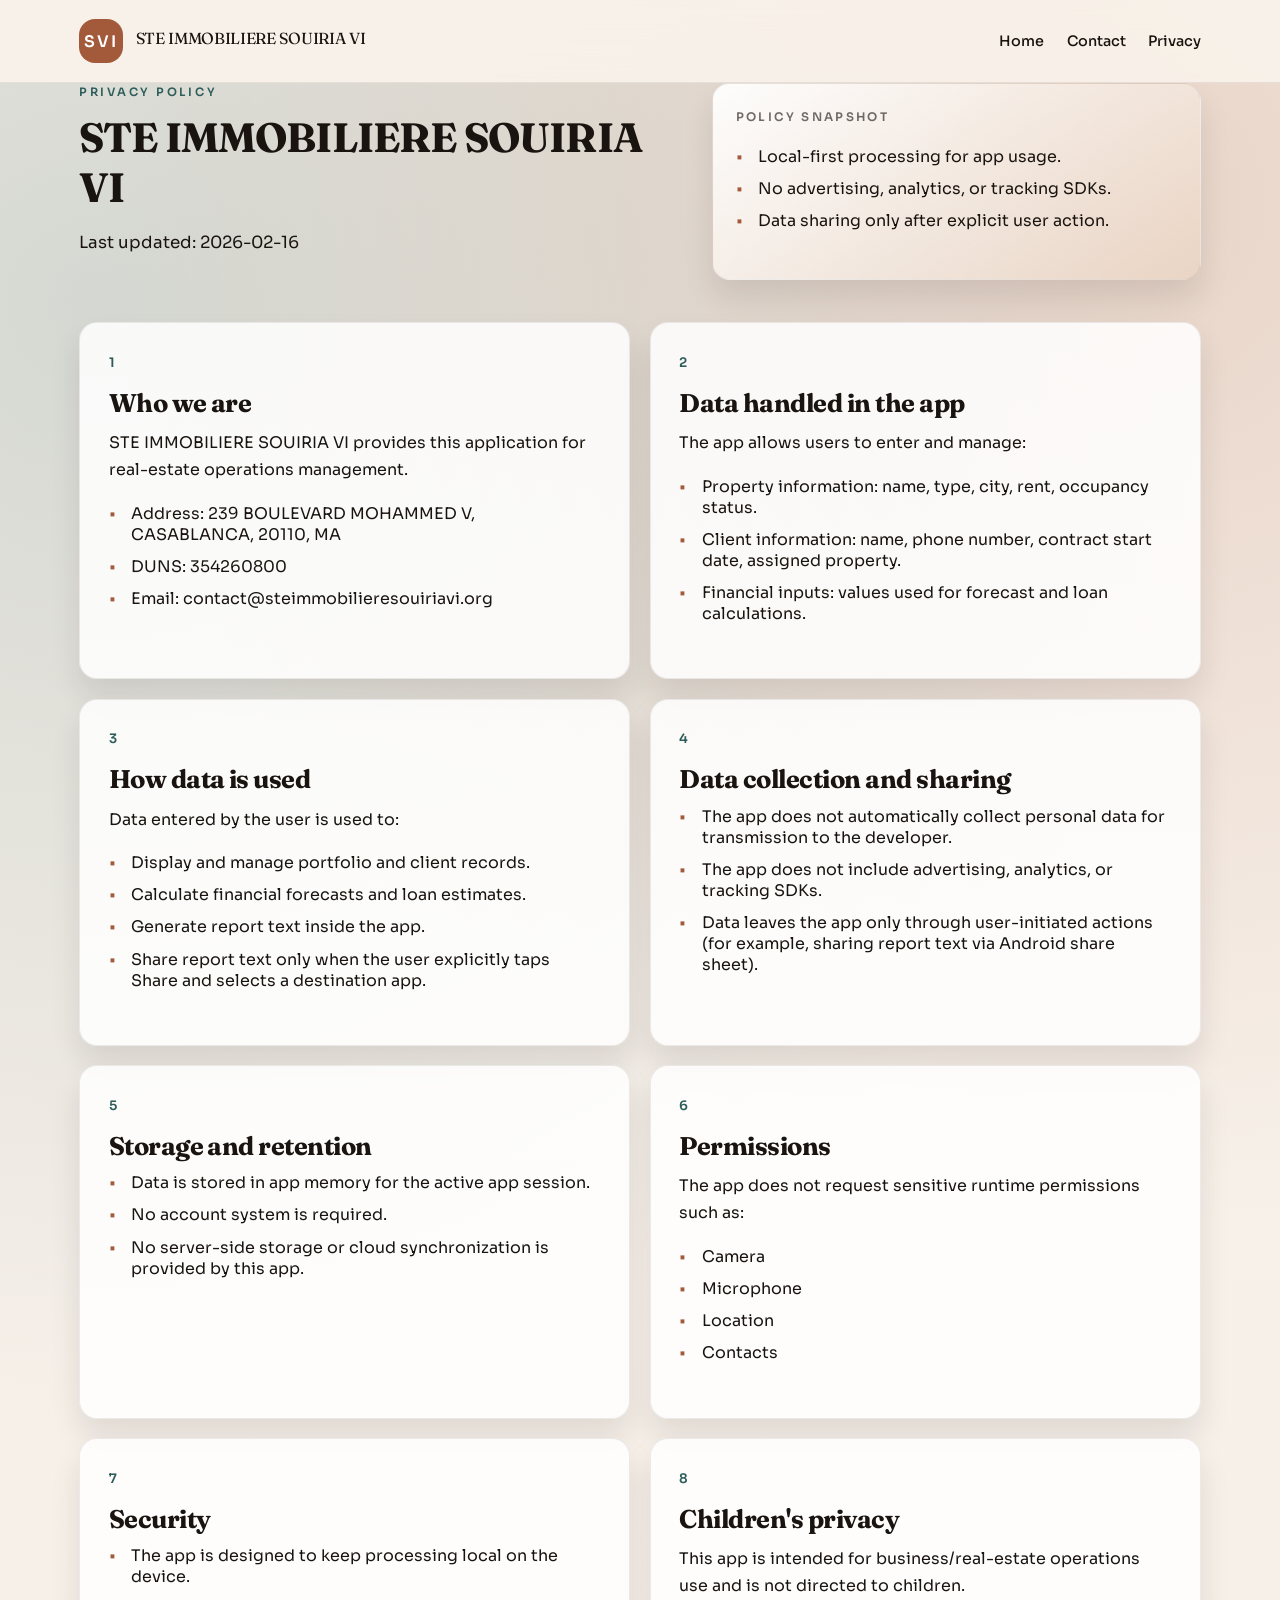
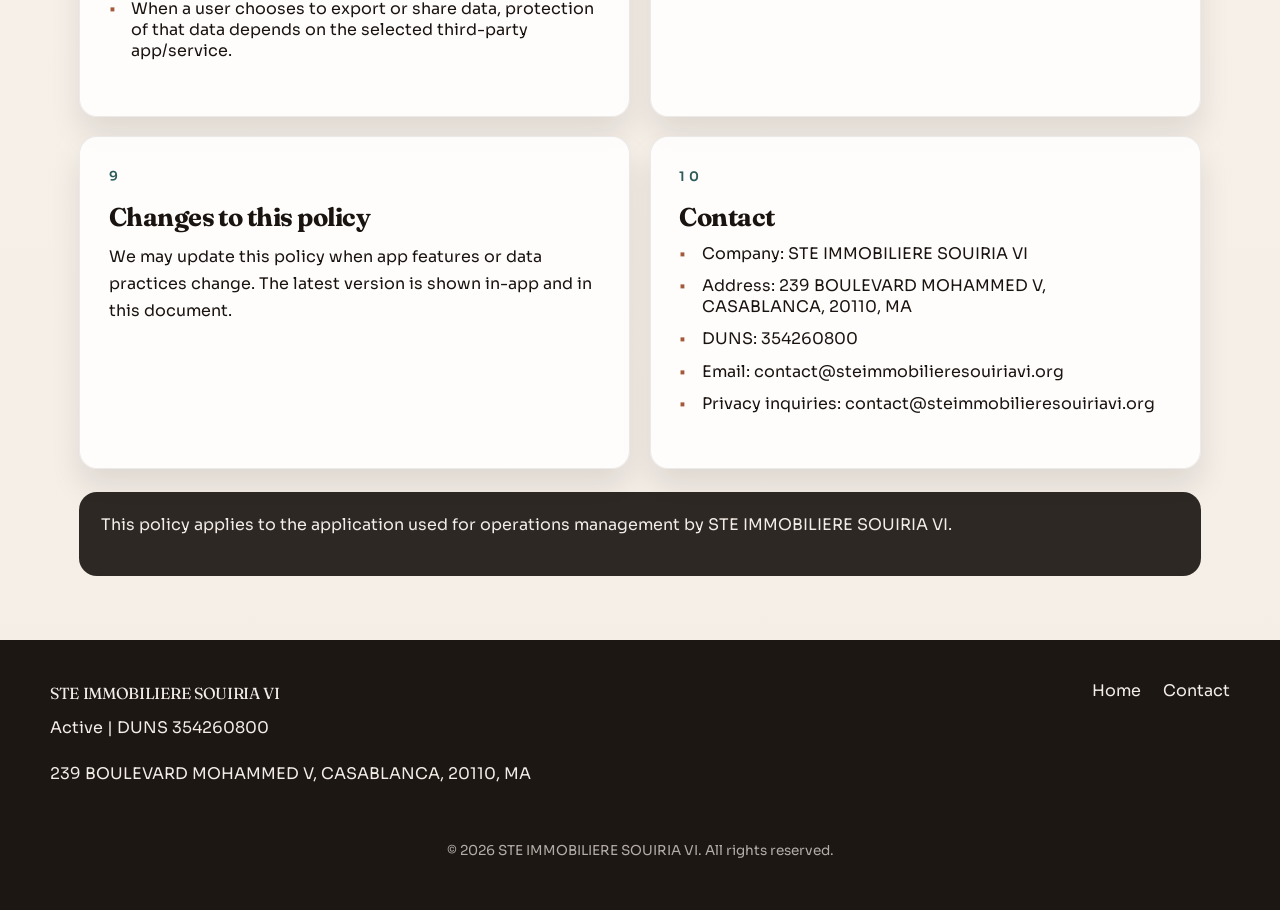
==== privacy.html @ cb0a7c6d "Add files via upload" ====
﻿<!doctype html>
<html lang="en">
  <head>
    <meta charset="utf-8" />
    <meta name="viewport" content="width=device-width, initial-scale=1" />
    <title>Privacy Policy | STE IMMOBILIERE SOUIRIA VI</title>
    <meta
      name="description"
      content="Privacy Policy for STE IMMOBILIERE SOUIRIA VI real-estate operations management application."
    />
    <link rel="preconnect" href="https://fonts.googleapis.com" />
    <link rel="preconnect" href="https://fonts.gstatic.com" crossorigin />
    <link
      href="https://fonts.googleapis.com/css2?family=Fraunces:opsz,wght@9..144,300;9..144,400;9..144,600&family=Sora:wght@300;400;500;600&display=swap"
      rel="stylesheet"
    />
    <link rel="stylesheet" href="styles.css" />
  </head>
  <body class="privacy-page">
    <header class="site-header">
      <nav class="nav">
        <a class="brand" href="index.html" aria-label="STE IMMOBILIERE SOUIRIA VI">
          <span class="brand-mark">SVI</span>
          <span class="brand-text">STE IMMOBILIERE SOUIRIA VI</span>
        </a>
        <button class="nav-toggle" type="button" aria-expanded="false" aria-controls="nav-links">
          Menu
        </button>
        <div class="nav-links" id="nav-links">
          <a href="index.html">Home</a>
          <a href="index.html#contact">Contact</a>
          <a href="privacy.html">Privacy</a>
        </div>
      </nav>
    </header>

    <main class="privacy-layout">
      <section class="privacy-hero">
        <div>
          <p class="eyebrow">Privacy Policy</p>
          <h1>STE IMMOBILIERE SOUIRIA VI</h1>
          <p class="lead">Last updated: 2026-02-16</p>
        </div>
        <aside class="policy-highlight card reveal" aria-label="Policy summary">
          <p class="policy-highlight-title">Policy Snapshot</p>
          <ul class="clean-list">
            <li>Local-first processing for app usage.</li>
            <li>No advertising, analytics, or tracking SDKs.</li>
            <li>Data sharing only after explicit user action.</li>
          </ul>
        </aside>
      </section>

      <section class="policy-grid" aria-label="Privacy policy sections">
        <article class="policy-card reveal">
          <p class="policy-number">1</p>
          <h2>Who we are</h2>
          <p>
            STE IMMOBILIERE SOUIRIA VI provides this application for real-estate operations management.
          </p>
          <ul class="clean-list">
            <li>Address: 239 BOULEVARD MOHAMMED V, CASABLANCA, 20110, MA</li>
            <li>DUNS: 354260800</li>
            <li>Email: contact@steimmobilieresouiriavi.org</li>
          </ul>
        </article>

        <article class="policy-card reveal">
          <p class="policy-number">2</p>
          <h2>Data handled in the app</h2>
          <p>The app allows users to enter and manage:</p>
          <ul class="clean-list">
            <li>Property information: name, type, city, rent, occupancy status.</li>
            <li>Client information: name, phone number, contract start date, assigned property.</li>
            <li>Financial inputs: values used for forecast and loan calculations.</li>
          </ul>
        </article>

        <article class="policy-card reveal">
          <p class="policy-number">3</p>
          <h2>How data is used</h2>
          <p>Data entered by the user is used to:</p>
          <ul class="clean-list">
            <li>Display and manage portfolio and client records.</li>
            <li>Calculate financial forecasts and loan estimates.</li>
            <li>Generate report text inside the app.</li>
            <li>
              Share report text only when the user explicitly taps Share and selects a destination app.
            </li>
          </ul>
        </article>

        <article class="policy-card reveal">
          <p class="policy-number">4</p>
          <h2>Data collection and sharing</h2>
          <ul class="clean-list">
            <li>The app does not automatically collect personal data for transmission to the developer.</li>
            <li>The app does not include advertising, analytics, or tracking SDKs.</li>
            <li>
              Data leaves the app only through user-initiated actions (for example, sharing report text via
              Android share sheet).
            </li>
          </ul>
        </article>

        <article class="policy-card reveal">
          <p class="policy-number">5</p>
          <h2>Storage and retention</h2>
          <ul class="clean-list">
            <li>Data is stored in app memory for the active app session.</li>
            <li>No account system is required.</li>
            <li>No server-side storage or cloud synchronization is provided by this app.</li>
          </ul>
        </article>

        <article class="policy-card reveal">
          <p class="policy-number">6</p>
          <h2>Permissions</h2>
          <p>The app does not request sensitive runtime permissions such as:</p>
          <ul class="clean-list">
            <li>Camera</li>
            <li>Microphone</li>
            <li>Location</li>
            <li>Contacts</li>
          </ul>
        </article>

        <article class="policy-card reveal">
          <p class="policy-number">7</p>
          <h2>Security</h2>
          <ul class="clean-list">
            <li>The app is designed to keep processing local on the device.</li>
            <li>
              When a user chooses to export or share data, protection of that data depends on the selected
              third-party app/service.
            </li>
          </ul>
        </article>

        <article class="policy-card reveal">
          <p class="policy-number">8</p>
          <h2>Children's privacy</h2>
          <p>
            This app is intended for business/real-estate operations use and is not directed to children.
          </p>
        </article>

        <article class="policy-card reveal">
          <p class="policy-number">9</p>
          <h2>Changes to this policy</h2>
          <p>
            We may update this policy when app features or data practices change. The latest version is shown
            in-app and in this document.
          </p>
        </article>

        <article class="policy-card reveal">
          <p class="policy-number">10</p>
          <h2>Contact</h2>
          <ul class="clean-list">
            <li>Company: STE IMMOBILIERE SOUIRIA VI</li>
            <li>Address: 239 BOULEVARD MOHAMMED V, CASABLANCA, 20110, MA</li>
            <li>DUNS: 354260800</li>
            <li>Email: contact@steimmobilieresouiriavi.org</li>
            <li>Privacy inquiries: contact@steimmobilieresouiriavi.org</li>
          </ul>
        </article>
      </section>

      <section class="policy-note reveal">
        <p>
          This policy applies to the application used for operations management by STE IMMOBILIERE SOUIRIA VI.
        </p>
      </section>
    </main>

    <footer class="site-footer">
      <div class="footer-inner">
        <div>
          <p class="brand-text">STE IMMOBILIERE SOUIRIA VI</p>
          <p class="footer-line">Active | DUNS 354260800</p>
          <p class="footer-line">239 BOULEVARD MOHAMMED V, CASABLANCA, 20110, MA</p>
        </div>
        <div class="footer-links">
          <a href="index.html">Home</a>
          <a href="index.html#contact">Contact</a>
        </div>
      </div>
      <p class="footer-note">© 2026 STE IMMOBILIERE SOUIRIA VI. All rights reserved.</p>
    </footer>

    <script src="script.js"></script>
  </body>
</html>
---- styles.css ----
﻿:root {
  color-scheme: light;
  --ink: #1a1410;
  --paper: #f7f1ea;
  --sand: #ead4c2;
  --clay: #d3b29a;
  --terra: #a35a3a;
  --teal: #2d5d5a;
  --olive: #7f8667;
  --white: #ffffff;
  --radius-lg: 28px;
  --radius-md: 18px;
  --radius-sm: 12px;
  --shadow-soft: 0 20px 45px rgba(26, 20, 16, 0.12);
  --shadow-card: 0 18px 30px rgba(26, 20, 16, 0.1);
  --max-width: 1180px;
}

* {
  box-sizing: border-box;
}

body {
  margin: 0;
  font-family: "Sora", sans-serif;
  color: var(--ink);
  background: radial-gradient(circle at top left, rgba(211, 178, 154, 0.35), transparent 55%),
    radial-gradient(circle at 85% 15%, rgba(127, 134, 103, 0.25), transparent 50%),
    var(--paper);
}

a {
  color: inherit;
  text-decoration: none;
}

img {
  max-width: 100%;
  display: block;
}

h1,
h2,
h3,
.brand-text {
  font-family: "Fraunces", serif;
  letter-spacing: -0.02em;
  margin: 0 0 0.4em;
}

h1 {
  font-size: clamp(2.4rem, 3.2vw, 3.8rem);
}

h2 {
  font-size: clamp(1.9rem, 2.6vw, 2.8rem);
}

h3 {
  font-size: 1.3rem;
}

p {
  line-height: 1.7;
  margin: 0 0 1.2em;
}

.eyebrow {
  text-transform: uppercase;
  letter-spacing: 0.24em;
  font-size: 0.72rem;
  font-weight: 600;
  color: var(--teal);
  margin-bottom: 0.8em;
}

.site-header {
  position: sticky;
  top: 0;
  z-index: 10;
  background: rgba(247, 241, 234, 0.92);
  backdrop-filter: blur(16px);
  border-bottom: 1px solid rgba(26, 20, 16, 0.08);
}

.nav {
  max-width: var(--max-width);
  margin: 0 auto;
  padding: 1.2rem 1.8rem;
  display: flex;
  align-items: center;
  justify-content: space-between;
  gap: 1rem;
}

.brand {
  display: flex;
  align-items: center;
  gap: 0.8rem;
}

.brand-mark {
  display: inline-flex;
  align-items: center;
  justify-content: center;
  width: 44px;
  height: 44px;
  border-radius: 16px;
  background: var(--terra);
  color: var(--white);
  font-weight: 600;
  letter-spacing: 0.1em;
}

.brand-text {
  font-size: 1rem;
}

.nav-links {
  display: flex;
  gap: 1.4rem;
  align-items: center;
}

.nav-links a {
  font-size: 0.9rem;
  font-weight: 500;
}

.nav-toggle {
  display: none;
  background: none;
  border: 1px solid rgba(26, 20, 16, 0.3);
  border-radius: 999px;
  padding: 0.4rem 1rem;
  font-size: 0.9rem;
}

main {
  max-width: var(--max-width);
  margin: 0 auto;
  padding: 0 1.8rem 4rem;
}

.hero {
  display: grid;
  grid-template-columns: repeat(auto-fit, minmax(280px, 1fr));
  gap: 2.5rem;
  align-items: center;
  padding: 5rem 0 3rem;
}

.hero-copy {
  display: flex;
  flex-direction: column;
  gap: 1rem;
}

.lead {
  font-size: 1.05rem;
  max-width: 520px;
}

.hero-actions {
  display: flex;
  gap: 1rem;
  flex-wrap: wrap;
  margin-top: 0.6rem;
}

.btn {
  display: inline-flex;
  align-items: center;
  justify-content: center;
  padding: 0.8rem 1.6rem;
  border-radius: 999px;
  font-weight: 600;
  border: 1px solid transparent;
  transition: transform 0.2s ease, box-shadow 0.2s ease;
}

.btn.primary {
  background: var(--terra);
  color: var(--white);
  box-shadow: var(--shadow-card);
}

.btn.ghost {
  border-color: rgba(26, 20, 16, 0.4);
  color: var(--ink);
}

.btn:hover {
  transform: translateY(-2px);
}

.hero-stats {
  margin-top: 1.5rem;
  display: grid;
  grid-template-columns: repeat(auto-fit, minmax(130px, 1fr));
  gap: 1rem;
}

.stat-value {
  display: block;
  font-size: 1.4rem;
  font-weight: 600;
  color: var(--teal);
}

.stat-label {
  font-size: 0.85rem;
  color: rgba(26, 20, 16, 0.7);
}

.hero-visual {
  position: relative;
  min-height: 380px;
  border-radius: var(--radius-lg);
  background: linear-gradient(130deg, rgba(163, 90, 58, 0.16), rgba(45, 93, 90, 0.2));
  overflow: hidden;
  box-shadow: var(--shadow-soft);
}

.orb {
  position: absolute;
  border-radius: 50%;
  filter: blur(2px);
  opacity: 0.9;
}

.orb-one {
  width: 220px;
  height: 220px;
  background: rgba(163, 90, 58, 0.4);
  top: -40px;
  left: -40px;
  animation: float 10s ease-in-out infinite;
}

.orb-two {
  width: 260px;
  height: 260px;
  background: rgba(45, 93, 90, 0.4);
  bottom: -80px;
  right: -80px;
  animation: float 12s ease-in-out infinite;
}

.card {
  background: rgba(255, 255, 255, 0.86);
  border-radius: var(--radius-md);
  padding: 1.4rem;
  box-shadow: var(--shadow-card);
  border: 1px solid rgba(26, 20, 16, 0.06);
}

.city-card {
  position: absolute;
  top: 38px;
  left: 36px;
}

.signal-card {
  position: absolute;
  bottom: 36px;
  right: 36px;
}

.section {
  padding: 4rem 0 2rem;
}

.section.alt {
  background: rgba(255, 255, 255, 0.6);
  border-radius: var(--radius-lg);
  padding: 3.6rem;
  margin-top: 2rem;
}

.section-title {
  max-width: 700px;
  margin-bottom: 2.5rem;
}

.grid {
  display: grid;
  gap: 1.6rem;
}

.services-grid {
  grid-template-columns: repeat(auto-fit, minmax(230px, 1fr));
}

.service-card {
  min-height: 180px;
}

.listings-grid {
  grid-template-columns: repeat(auto-fit, minmax(260px, 1fr));
}

.listing-meta {
  display: flex;
  justify-content: space-between;
  font-size: 0.82rem;
  text-transform: uppercase;
  letter-spacing: 0.14em;
  color: rgba(26, 20, 16, 0.55);
  margin-bottom: 1rem;
}

.listing-details {
  display: flex;
  gap: 1rem;
  flex-wrap: wrap;
  font-size: 0.85rem;
  color: rgba(26, 20, 16, 0.6);
}

.section-note {
  font-size: 0.85rem;
  color: rgba(26, 20, 16, 0.6);
  margin-top: 1rem;
}

.areas-grid {
  grid-template-columns: repeat(auto-fit, minmax(220px, 1fr));
}

.area-card {
  background: linear-gradient(160deg, rgba(234, 212, 194, 0.6), rgba(255, 255, 255, 0.9));
  padding: 1.4rem;
  border-radius: var(--radius-md);
  border: 1px solid rgba(26, 20, 16, 0.08);
  min-height: 160px;
}

.process {
  display: grid;
  grid-template-columns: repeat(auto-fit, minmax(220px, 1fr));
  gap: 1.4rem;
}

.process-step {
  padding: 1.4rem;
  border-radius: var(--radius-md);
  background: rgba(234, 212, 194, 0.5);
  border: 1px solid rgba(26, 20, 16, 0.08);
}

.process-step span {
  font-size: 0.85rem;
  letter-spacing: 0.2em;
  text-transform: uppercase;
  color: rgba(26, 20, 16, 0.55);
}

.contact-grid {
  display: grid;
  grid-template-columns: repeat(auto-fit, minmax(260px, 1fr));
  gap: 2rem;
}

.contact-card {
  background: rgba(255, 255, 255, 0.92);
  border-radius: var(--radius-md);
  padding: 1.8rem;
  box-shadow: var(--shadow-card);
}

.contact-line {
  margin-bottom: 0.7rem;
}

.contact-tags {
  display: flex;
  gap: 0.6rem;
  flex-wrap: wrap;
  margin-top: 1.2rem;
}

.contact-tags span {
  background: rgba(45, 93, 90, 0.12);
  color: var(--teal);
  padding: 0.4rem 0.8rem;
  border-radius: 999px;
  font-size: 0.8rem;
  font-weight: 600;
}

.contact-form {
  display: grid;
  gap: 1rem;
  background: rgba(255, 255, 255, 0.9);
  border-radius: var(--radius-md);
  padding: 1.8rem;
  border: 1px solid rgba(26, 20, 16, 0.1);
}

label {
  display: grid;
  gap: 0.4rem;
  font-size: 0.9rem;
  font-weight: 500;
}

input,
select,
textarea {
  padding: 0.7rem 0.8rem;
  border-radius: var(--radius-sm);
  border: 1px solid rgba(26, 20, 16, 0.2);
  font-family: inherit;
  font-size: 0.95rem;
}

.form-note {
  font-size: 0.8rem;
  color: rgba(26, 20, 16, 0.6);
}

.site-footer {
  background: #1d1714;
  color: #f4ede7;
  padding: 2.5rem 1.8rem 2rem;
}

.footer-inner {
  max-width: var(--max-width);
  margin: 0 auto;
  display: flex;
  flex-wrap: wrap;
  justify-content: space-between;
  gap: 2rem;
}

.footer-links {
  display: flex;
  gap: 1.4rem;
  flex-wrap: wrap;
}

.footer-note {
  text-align: center;
  margin-top: 2rem;
  font-size: 0.85rem;
  color: rgba(244, 237, 231, 0.7);
}

.privacy-page main {
  padding: 0 1.8rem 4rem;
}

.privacy-page {
  background: radial-gradient(circle at 8% 12%, rgba(45, 93, 90, 0.18), transparent 45%),
    radial-gradient(circle at 88% 8%, rgba(163, 90, 58, 0.2), transparent 40%),
    linear-gradient(180deg, #faf3ec 0%, #f4eee7 100%);
}

.privacy-page .site-header {
  background: rgba(250, 243, 236, 0.9);
}

.privacy-layout {
  padding-top: 3.2rem;
}

.privacy-hero {
  display: grid;
  grid-template-columns: minmax(0, 1.25fr) minmax(260px, 1fr);
  gap: 1.4rem;
  align-items: stretch;
  margin-bottom: 2.6rem;
}

.policy-highlight {
  background: linear-gradient(145deg, rgba(255, 255, 255, 0.94), rgba(234, 212, 194, 0.74));
}

.policy-highlight-title {
  text-transform: uppercase;
  letter-spacing: 0.2em;
  font-size: 0.74rem;
  font-weight: 600;
  color: rgba(26, 20, 16, 0.62);
  margin-bottom: 1.2rem;
}

.policy-grid {
  display: grid;
  grid-template-columns: repeat(2, minmax(0, 1fr));
  gap: 1.2rem;
}

.policy-card {
  position: relative;
  background: rgba(255, 255, 255, 0.85);
  border-radius: var(--radius-md);
  padding: 1.8rem;
  border: 1px solid rgba(26, 20, 16, 0.08);
  box-shadow: var(--shadow-card);
  overflow: hidden;
  transition: transform 0.2s ease, box-shadow 0.2s ease;
}

.policy-card:hover {
  transform: translateY(-3px);
  box-shadow: var(--shadow-soft);
}

.policy-card h2 {
  font-size: clamp(1.35rem, 2vw, 1.8rem);
}

.policy-number {
  font-size: 0.82rem;
  font-weight: 600;
  letter-spacing: 0.24em;
  text-transform: uppercase;
  color: var(--teal);
  margin-bottom: 0.8rem;
}

.policy-note {
  margin-top: 1.4rem;
  background: rgba(29, 23, 20, 0.92);
  color: #f4ede7;
  border-radius: var(--radius-md);
  padding: 1.2rem 1.4rem;
}

.clean-list {
  list-style: none;
  padding: 0;
  margin: 0 0 1.6rem;
}

.clean-list li {
  position: relative;
  padding-left: 1.4rem;
  margin-bottom: 0.7rem;
}

.clean-list li::before {
  content: "•";
  position: absolute;
  left: 0;
  color: var(--terra);
}

.reveal {
  opacity: 0;
  transform: translateY(20px);
  transition: opacity 0.6s ease, transform 0.6s ease;
}

.reveal.is-visible {
  opacity: 1;
  transform: translateY(0);
}

@keyframes float {
  0%,
  100% {
    transform: translateY(0);
  }
  50% {
    transform: translateY(12px);
  }
}

@media (max-width: 900px) {
  .nav {
    flex-wrap: wrap;
  }

  .nav-toggle {
    display: inline-flex;
  }

  .nav-links {
    width: 100%;
    flex-direction: column;
    align-items: flex-start;
    gap: 0.8rem;
    padding: 0.6rem 0;
    display: none;
  }

  .nav-links.open {
    display: flex;
  }

  .section.alt {
    padding: 2.4rem;
  }

  .hero {
    padding-top: 3rem;
  }

  .privacy-hero {
    grid-template-columns: 1fr;
  }

  .policy-grid {
    grid-template-columns: 1fr;
  }
}

@media (max-width: 600px) {
  .brand-text {
    font-size: 0.88rem;
  }

  .hero-visual {
    min-height: 300px;
  }

  .footer-inner {
    flex-direction: column;
  }

  .policy-card {
    padding: 1.4rem;
  }
}
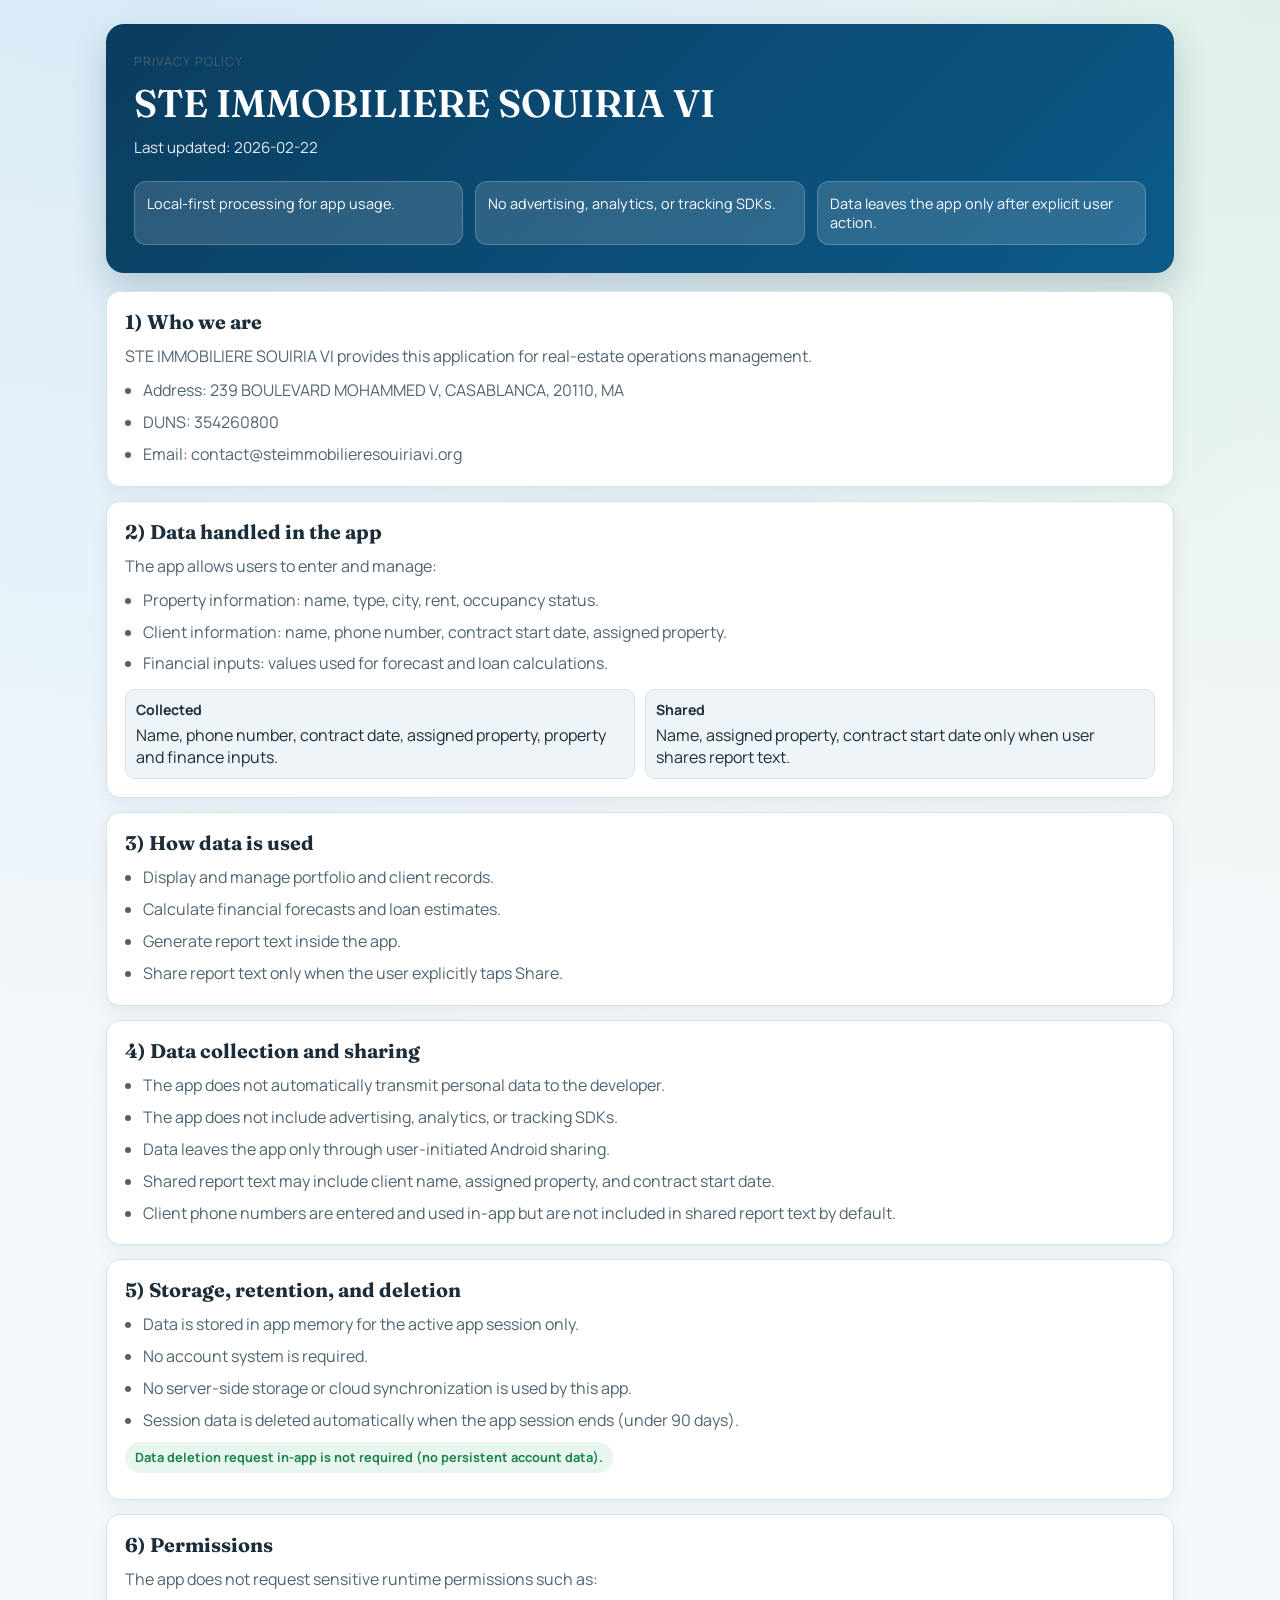
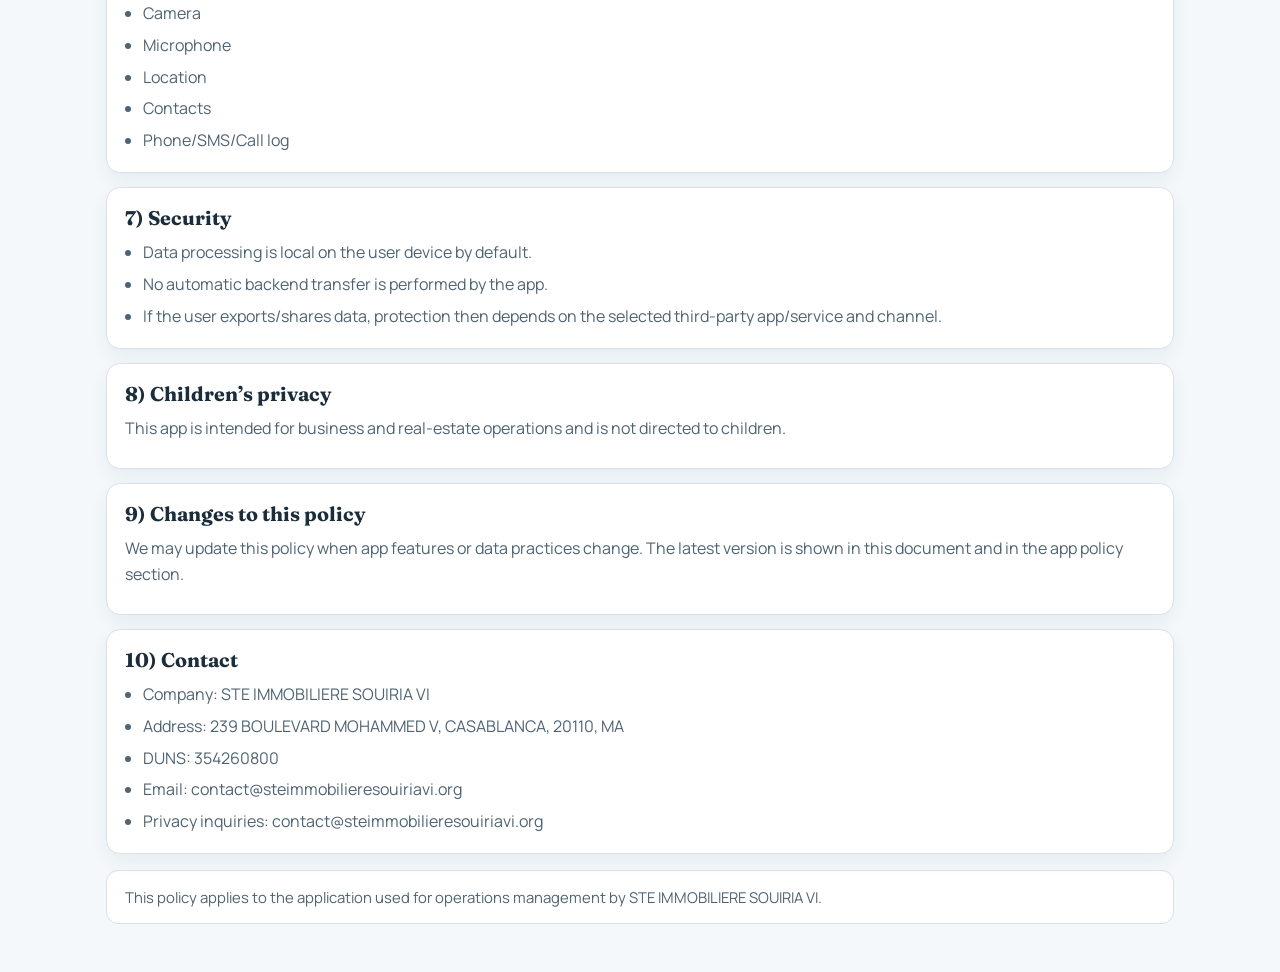
==== commit d87cf51f: "Update privacy.html" ====
--- a/privacy.html
+++ b/privacy.html
@@ -1,194 +1,343 @@
-﻿<!doctype html>
-<html lang="en">
-  <head>
-    <meta charset="utf-8" />
-    <meta name="viewport" content="width=device-width, initial-scale=1" />
-    <title>Privacy Policy | STE IMMOBILIERE SOUIRIA VI</title>
-    <meta
-      name="description"
-      content="Privacy Policy for STE IMMOBILIERE SOUIRIA VI real-estate operations management application."
-    />
-    <link rel="preconnect" href="https://fonts.googleapis.com" />
-    <link rel="preconnect" href="https://fonts.gstatic.com" crossorigin />
-    <link
-      href="https://fonts.googleapis.com/css2?family=Fraunces:opsz,wght@9..144,300;9..144,400;9..144,600&family=Sora:wght@300;400;500;600&display=swap"
-      rel="stylesheet"
-    />
-    <link rel="stylesheet" href="styles.css" />
-  </head>
-  <body class="privacy-page">
-    <header class="site-header">
-      <nav class="nav">
-        <a class="brand" href="index.html" aria-label="STE IMMOBILIERE SOUIRIA VI">
-          <span class="brand-mark">SVI</span>
-          <span class="brand-text">STE IMMOBILIERE SOUIRIA VI</span>
-        </a>
-        <button class="nav-toggle" type="button" aria-expanded="false" aria-controls="nav-links">
-          Menu
-        </button>
-        <div class="nav-links" id="nav-links">
-          <a href="index.html">Home</a>
-          <a href="index.html#contact">Contact</a>
-          <a href="privacy.html">Privacy</a>
-        </div>
-      </nav>
-    </header>
-
-    <main class="privacy-layout">
-      <section class="privacy-hero">
-        <div>
-          <p class="eyebrow">Privacy Policy</p>
-          <h1>STE IMMOBILIERE SOUIRIA VI</h1>
-          <p class="lead">Last updated: 2026-02-16</p>
-        </div>
-        <aside class="policy-highlight card reveal" aria-label="Policy summary">
-          <p class="policy-highlight-title">Policy Snapshot</p>
-          <ul class="clean-list">
-            <li>Local-first processing for app usage.</li>
-            <li>No advertising, analytics, or tracking SDKs.</li>
-            <li>Data sharing only after explicit user action.</li>
-          </ul>
-        </aside>
-      </section>
-
-      <section class="policy-grid" aria-label="Privacy policy sections">
-        <article class="policy-card reveal">
-          <p class="policy-number">1</p>
-          <h2>Who we are</h2>
-          <p>
-            STE IMMOBILIERE SOUIRIA VI provides this application for real-estate operations management.
-          </p>
-          <ul class="clean-list">
-            <li>Address: 239 BOULEVARD MOHAMMED V, CASABLANCA, 20110, MA</li>
-            <li>DUNS: 354260800</li>
-            <li>Email: contact@steimmobilieresouiriavi.org</li>
-          </ul>
-        </article>
-
-        <article class="policy-card reveal">
-          <p class="policy-number">2</p>
-          <h2>Data handled in the app</h2>
-          <p>The app allows users to enter and manage:</p>
-          <ul class="clean-list">
-            <li>Property information: name, type, city, rent, occupancy status.</li>
-            <li>Client information: name, phone number, contract start date, assigned property.</li>
-            <li>Financial inputs: values used for forecast and loan calculations.</li>
-          </ul>
-        </article>
-
-        <article class="policy-card reveal">
-          <p class="policy-number">3</p>
-          <h2>How data is used</h2>
-          <p>Data entered by the user is used to:</p>
-          <ul class="clean-list">
-            <li>Display and manage portfolio and client records.</li>
-            <li>Calculate financial forecasts and loan estimates.</li>
-            <li>Generate report text inside the app.</li>
-            <li>
-              Share report text only when the user explicitly taps Share and selects a destination app.
-            </li>
-          </ul>
-        </article>
-
-        <article class="policy-card reveal">
-          <p class="policy-number">4</p>
-          <h2>Data collection and sharing</h2>
-          <ul class="clean-list">
-            <li>The app does not automatically collect personal data for transmission to the developer.</li>
-            <li>The app does not include advertising, analytics, or tracking SDKs.</li>
-            <li>
-              Data leaves the app only through user-initiated actions (for example, sharing report text via
-              Android share sheet).
-            </li>
-          </ul>
-        </article>
-
-        <article class="policy-card reveal">
-          <p class="policy-number">5</p>
-          <h2>Storage and retention</h2>
-          <ul class="clean-list">
-            <li>Data is stored in app memory for the active app session.</li>
-            <li>No account system is required.</li>
-            <li>No server-side storage or cloud synchronization is provided by this app.</li>
-          </ul>
-        </article>
-
-        <article class="policy-card reveal">
-          <p class="policy-number">6</p>
-          <h2>Permissions</h2>
-          <p>The app does not request sensitive runtime permissions such as:</p>
-          <ul class="clean-list">
-            <li>Camera</li>
-            <li>Microphone</li>
-            <li>Location</li>
-            <li>Contacts</li>
-          </ul>
-        </article>
-
-        <article class="policy-card reveal">
-          <p class="policy-number">7</p>
-          <h2>Security</h2>
-          <ul class="clean-list">
-            <li>The app is designed to keep processing local on the device.</li>
-            <li>
-              When a user chooses to export or share data, protection of that data depends on the selected
-              third-party app/service.
-            </li>
-          </ul>
-        </article>
-
-        <article class="policy-card reveal">
-          <p class="policy-number">8</p>
-          <h2>Children's privacy</h2>
-          <p>
-            This app is intended for business/real-estate operations use and is not directed to children.
-          </p>
-        </article>
-
-        <article class="policy-card reveal">
-          <p class="policy-number">9</p>
-          <h2>Changes to this policy</h2>
-          <p>
-            We may update this policy when app features or data practices change. The latest version is shown
-            in-app and in this document.
-          </p>
-        </article>
-
-        <article class="policy-card reveal">
-          <p class="policy-number">10</p>
-          <h2>Contact</h2>
-          <ul class="clean-list">
-            <li>Company: STE IMMOBILIERE SOUIRIA VI</li>
-            <li>Address: 239 BOULEVARD MOHAMMED V, CASABLANCA, 20110, MA</li>
-            <li>DUNS: 354260800</li>
-            <li>Email: contact@steimmobilieresouiriavi.org</li>
-            <li>Privacy inquiries: contact@steimmobilieresouiriavi.org</li>
-          </ul>
-        </article>
-      </section>
-
-      <section class="policy-note reveal">
-        <p>
-          This policy applies to the application used for operations management by STE IMMOBILIERE SOUIRIA VI.
-        </p>
-      </section>
-    </main>
-
-    <footer class="site-footer">
-      <div class="footer-inner">
-        <div>
-          <p class="brand-text">STE IMMOBILIERE SOUIRIA VI</p>
-          <p class="footer-line">Active | DUNS 354260800</p>
-          <p class="footer-line">239 BOULEVARD MOHAMMED V, CASABLANCA, 20110, MA</p>
-        </div>
-        <div class="footer-links">
-          <a href="index.html">Home</a>
-          <a href="index.html#contact">Contact</a>
-        </div>
-      </div>
-      <p class="footer-note">© 2026 STE IMMOBILIERE SOUIRIA VI. All rights reserved.</p>
-    </footer>
-
-    <script src="script.js"></script>
-  </body>
+<!doctype html>
+<html lang="en">
+  <head>
+    <meta charset="utf-8" />
+    <meta name="viewport" content="width=device-width, initial-scale=1" />
+    <title>Privacy Policy | STE IMMOBILIERE SOUIRIA VI</title>
+    <meta
+      name="description"
+      content="Privacy Policy for STE IMMOBILIERE SOUIRIA VI mobile application."
+    />
+    <link rel="preconnect" href="https://fonts.googleapis.com" />
+    <link rel="preconnect" href="https://fonts.gstatic.com" crossorigin />
+    <link
+      href="https://fonts.googleapis.com/css2?family=Fraunces:opsz,wght@9..144,400;9..144,600&family=Manrope:wght@400;500;600;700&display=swap"
+      rel="stylesheet"
+    />
+    <style>
+      :root {
+        --bg: #f4f8fb;
+        --surface: #ffffff;
+        --surface-soft: #eef4f8;
+        --text: #1b2d3a;
+        --muted: #4f6473;
+        --brand: #0c5a89;
+        --brand-deep: #0a3d5f;
+        --line: #d7e1e8;
+        --ok: #17844b;
+      }
+
+      * {
+        box-sizing: border-box;
+      }
+
+      body {
+        margin: 0;
+        font-family: "Manrope", sans-serif;
+        color: var(--text);
+        background:
+          radial-gradient(circle at 10% -10%, #d3e8f6 0, transparent 45%),
+          radial-gradient(circle at 100% 0%, #e2f1e6 0, transparent 35%),
+          var(--bg);
+      }
+
+      .wrap {
+        max-width: 1100px;
+        margin: 0 auto;
+        padding: 24px 16px 48px;
+      }
+
+      .hero {
+        background: linear-gradient(135deg, var(--brand-deep), var(--brand));
+        color: #fff;
+        border-radius: 18px;
+        padding: 28px;
+        box-shadow: 0 16px 35px rgba(8, 44, 67, 0.2);
+      }
+
+      .eyebrow {
+        margin: 0 0 10px;
+        letter-spacing: 0.08em;
+        text-transform: uppercase;
+        font-size: 0.78rem;
+        opacity: 0.92;
+      }
+
+      h1 {
+        margin: 0;
+        font-family: "Fraunces", serif;
+        font-weight: 600;
+        line-height: 1.1;
+        font-size: clamp(1.7rem, 5vw, 2.4rem);
+      }
+
+      .hero-meta {
+        margin-top: 12px;
+        color: rgba(255, 255, 255, 0.9);
+        font-size: 0.95rem;
+      }
+
+      .snapshot {
+        margin-top: 20px;
+        display: grid;
+        grid-template-columns: repeat(3, minmax(0, 1fr));
+        gap: 12px;
+      }
+
+      .pill {
+        background: rgba(255, 255, 255, 0.14);
+        border: 1px solid rgba(255, 255, 255, 0.2);
+        border-radius: 12px;
+        padding: 12px;
+        font-size: 0.9rem;
+      }
+
+      .grid {
+        margin-top: 18px;
+        display: grid;
+        gap: 14px;
+      }
+
+      .card {
+        background: var(--surface);
+        border: 1px solid var(--line);
+        border-radius: 14px;
+        padding: 18px;
+        box-shadow: 0 8px 18px rgba(16, 48, 72, 0.06);
+      }
+
+      h2 {
+        margin: 0 0 10px;
+        font-family: "Fraunces", serif;
+        font-size: 1.24rem;
+      }
+
+      h3 {
+        margin: 16px 0 8px;
+        font-size: 1rem;
+      }
+
+      p {
+        margin: 0 0 8px;
+        line-height: 1.62;
+        color: var(--muted);
+      }
+
+      ul {
+        margin: 8px 0 0 18px;
+        padding: 0;
+        color: var(--muted);
+        line-height: 1.62;
+      }
+
+      li + li {
+        margin-top: 6px;
+      }
+
+      .kpi {
+        display: grid;
+        grid-template-columns: repeat(2, minmax(0, 1fr));
+        gap: 10px;
+        margin-top: 12px;
+      }
+
+      .kpi div {
+        background: var(--surface-soft);
+        border: 1px solid var(--line);
+        border-radius: 10px;
+        padding: 10px;
+      }
+
+      .kpi strong {
+        display: block;
+        color: var(--text);
+        font-size: 0.88rem;
+        margin-bottom: 5px;
+      }
+
+      .tag {
+        display: inline-flex;
+        align-items: center;
+        gap: 6px;
+        padding: 5px 10px;
+        border-radius: 999px;
+        background: #e9f6ef;
+        color: var(--ok);
+        font-size: 0.8rem;
+        font-weight: 700;
+        margin-top: 8px;
+      }
+
+      .footer {
+        margin-top: 16px;
+        padding: 16px 18px;
+        border-radius: 12px;
+        border: 1px solid var(--line);
+        background: var(--surface);
+        color: var(--muted);
+        font-size: 0.93rem;
+      }
+
+      a {
+        color: var(--brand);
+      }
+
+      @media (max-width: 820px) {
+        .snapshot {
+          grid-template-columns: 1fr;
+        }
+
+        .kpi {
+          grid-template-columns: 1fr;
+        }
+
+        .hero {
+          padding: 22px;
+        }
+      }
+    </style>
+  </head>
+  <body>
+    <main class="wrap">
+      <section class="hero" aria-label="Privacy Header">
+        <p class="eyebrow">Privacy Policy</p>
+        <h1>STE IMMOBILIERE SOUIRIA VI</h1>
+        <p class="hero-meta">Last updated: 2026-02-22</p>
+        <div class="snapshot" aria-label="Policy Snapshot">
+          <div class="pill">Local-first processing for app usage.</div>
+          <div class="pill">No advertising, analytics, or tracking SDKs.</div>
+          <div class="pill">Data leaves the app only after explicit user action.</div>
+        </div>
+      </section>
+
+      <section class="grid" aria-label="Privacy Sections">
+        <article class="card">
+          <h2>1) Who we are</h2>
+          <p>
+            STE IMMOBILIERE SOUIRIA VI provides this application for real-estate operations
+            management.
+          </p>
+          <ul>
+            <li>Address: 239 BOULEVARD MOHAMMED V, CASABLANCA, 20110, MA</li>
+            <li>DUNS: 354260800</li>
+            <li>Email: contact@steimmobilieresouiriavi.org</li>
+          </ul>
+        </article>
+
+        <article class="card">
+          <h2>2) Data handled in the app</h2>
+          <p>The app allows users to enter and manage:</p>
+          <ul>
+            <li>Property information: name, type, city, rent, occupancy status.</li>
+            <li>Client information: name, phone number, contract start date, assigned property.</li>
+            <li>Financial inputs: values used for forecast and loan calculations.</li>
+          </ul>
+          <div class="kpi" aria-label="Data Safety Summary">
+            <div>
+              <strong>Collected</strong>
+              Name, phone number, contract date, assigned property, property and finance inputs.
+            </div>
+            <div>
+              <strong>Shared</strong>
+              Name, assigned property, contract start date only when user shares report text.
+            </div>
+          </div>
+        </article>
+
+        <article class="card">
+          <h2>3) How data is used</h2>
+          <ul>
+            <li>Display and manage portfolio and client records.</li>
+            <li>Calculate financial forecasts and loan estimates.</li>
+            <li>Generate report text inside the app.</li>
+            <li>Share report text only when the user explicitly taps Share.</li>
+          </ul>
+        </article>
+
+        <article class="card">
+          <h2>4) Data collection and sharing</h2>
+          <ul>
+            <li>The app does not automatically transmit personal data to the developer.</li>
+            <li>The app does not include advertising, analytics, or tracking SDKs.</li>
+            <li>Data leaves the app only through user-initiated Android sharing.</li>
+            <li>
+              Shared report text may include client name, assigned property, and contract start
+              date.
+            </li>
+            <li>
+              Client phone numbers are entered and used in-app but are not included in shared
+              report text by default.
+            </li>
+          </ul>
+        </article>
+
+        <article class="card">
+          <h2>5) Storage, retention, and deletion</h2>
+          <ul>
+            <li>Data is stored in app memory for the active app session only.</li>
+            <li>No account system is required.</li>
+            <li>No server-side storage or cloud synchronization is used by this app.</li>
+            <li>Session data is deleted automatically when the app session ends (under 90 days).</li>
+          </ul>
+          <p class="tag">Data deletion request in-app is not required (no persistent account data).</p>
+        </article>
+
+        <article class="card">
+          <h2>6) Permissions</h2>
+          <p>The app does not request sensitive runtime permissions such as:</p>
+          <ul>
+            <li>Camera</li>
+            <li>Microphone</li>
+            <li>Location</li>
+            <li>Contacts</li>
+            <li>Phone/SMS/Call log</li>
+          </ul>
+        </article>
+
+        <article class="card">
+          <h2>7) Security</h2>
+          <ul>
+            <li>Data processing is local on the user device by default.</li>
+            <li>No automatic backend transfer is performed by the app.</li>
+            <li>
+              If the user exports/shares data, protection then depends on the selected third-party
+              app/service and channel.
+            </li>
+          </ul>
+        </article>
+
+        <article class="card">
+          <h2>8) Children’s privacy</h2>
+          <p>
+            This app is intended for business and real-estate operations and is not directed to
+            children.
+          </p>
+        </article>
+
+        <article class="card">
+          <h2>9) Changes to this policy</h2>
+          <p>
+            We may update this policy when app features or data practices change. The latest
+            version is shown in this document and in the app policy section.
+          </p>
+        </article>
+
+        <article class="card">
+          <h2>10) Contact</h2>
+          <ul>
+            <li>Company: STE IMMOBILIERE SOUIRIA VI</li>
+            <li>Address: 239 BOULEVARD MOHAMMED V, CASABLANCA, 20110, MA</li>
+            <li>DUNS: 354260800</li>
+            <li>Email: contact@steimmobilieresouiriavi.org</li>
+            <li>Privacy inquiries: contact@steimmobilieresouiriavi.org</li>
+          </ul>
+        </article>
+      </section>
+
+      <section class="footer">
+        This policy applies to the application used for operations management by STE IMMOBILIERE
+        SOUIRIA VI.
+      </section>
+    </main>
+  </body>
 </html>
